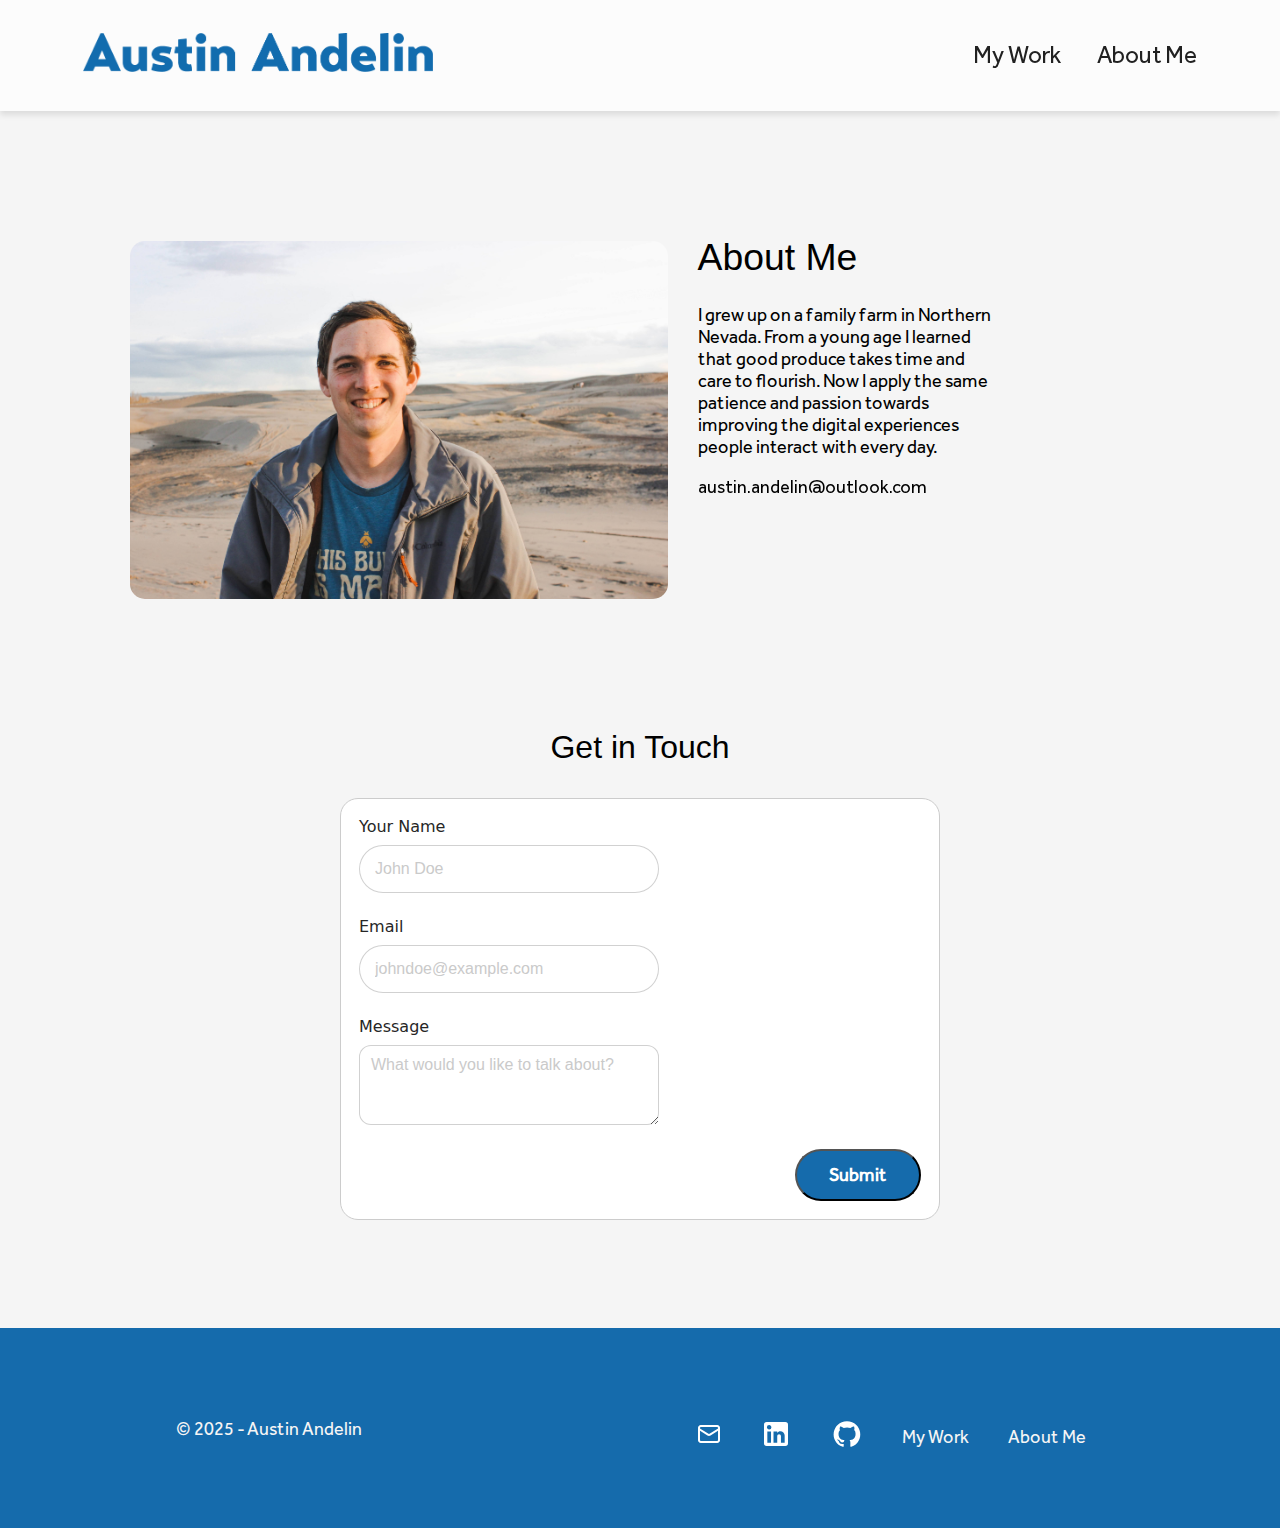
==== about.html @ 3b8a67b4 "mobile fixes and general visual bug squashing" ====
<!DOCTYPE html>
<html lang="en">
<head>
    <meta charset="UTF-8">
    <meta name="viewport" content="width=device-width, initial-scale=1.0">
    <title>Austin Andelin - Portfolio</title>
    <link href='styles/main.css' rel='stylesheet'>
    <link href='styles/form.css' rel='stylesheet'>
    <link href='../styles/project-content.css' rel='stylesheet'>
    <link rel="stylesheet" href="https://indestructibletype.com/fonts/Jost.css" type="text/css" charset="utf-8" />
    <link rel="shortcut icon" type="image/png" 
      href="../images/favicon.png?">
</head>
<body>
    <header>
        <nav>
            <a id='logo-link' href='index.html'>
              <picture id='logo'>
                <source media='(min-width: 400px)' srcset='../images/Logotype.png' width='350px'>
                <source media='(max-width: 400px)' srcset='../images/favicon.png' height='40px' width='30px'>
                <img src="../portfolio/images/Logotype.png" alt="Austin Andelin Logo" height='100' width='200'>
            </picture>
                <!-- <img id='logo' src="./images/Logotype.png" alt="Austin Andelin"> -->
            </a>
            <div id='nav-links'>
                <a class='link' href='projects.html'>My Work</a>
                <a class='link' href='about.html'>About Me</a>
            </div>
        </nav>
    </header>
    <section id='about-me'>
        <div id='about'>
            <img id='profile-image' src='images/Profile Picture.jpg' alt="A picture of Austin Andelin">
            <div>
                <h1>About Me</h1>
                <p>I grew up on a family farm in Northern Nevada. From a young age I learned that good produce takes time and care to flourish. Now I apply the same patience and passion towards improving the digital experiences people interact with every day.</p>
                <a class='link' href='mailto:austin.andelin@outlook.com'> austin.andelin@outlook.com</a>
            </div>
            
        </div>
        <div id='cta'>
          <h3>Get in Touch</h3>
        </div>
    </section>
    <form
      action="https://formspree.io/f/xbljeaeg"
      class="fs-form"
      target="_top"
      method="POST"
    >
      <div class="fs-field">
        <label class="fs-label" for="name">Your Name</label>
        <input class="fs-input" id="name" name="name" placeholder='John Doe' required />
      </div>
      <div class="fs-field">
        <label class="fs-label" for="email">Email</label>
        <input class="fs-input" id="email" name="email" placeholder='johndoe@example.com' required />
      </div>
      <div class="fs-field">
        <label class="fs-label" for="message">Message</label>
        <textarea
          class="fs-textarea"
          id="message"
          name="message"
          placeholder='What would you like to talk about?'
          required
        ></textarea>
      </div>
      <div class="fs-button-group">
        <button class="fs-button" type="submit">Submit</button>
      </div>
    </form>
<footer>
  <div id='contact_info'>
    <p> &copy; 2025 - Austin Andelin</p>
  </div>
  <div id='footer-links'>
      <a href="mailto:austin.andelin@outlook.com">
          <img src='images/mail.png' alt='link to Linkedin profile'>
      </a>
      <a href="https://www.linkedin.com/in/austin-andelin/" target='_blank'>
          <img src='images/mdi--linkedin.png' alt='link to Linkedin profile'>
      </a>
      <a id='github' href="https://github.com/austinandelin/portfolio" target='_blank'>
          <img src='images/mage--github.png' alt='link to Github project'>
      </a>
      <a href="projects.html">My Work</a>
      <a href="about.html">About Me</a>
  </div>
</footer>
</body>
</html>
---- styles/main.css ----
@font-face {
    font-family: "Eau Douce Sans";
    src: url("../fonts/eau_douce_sans-regular.woff2") format('woff2');
  }
  
  @font-face {
    font-family: "Eau Douce Sans";
    src: url("../fonts/eau_douce_sans-bold.woff2") format('woff2');
    font-weight: bold;
  }
  
  @font-face {
    font-family: "Eau Douce Sans";
    src: url("../fonts/eau_douce_sans-heavy.woff2") format('woff2');
    font-weight: heavy;
  }
  
  @font-face {
    font-family: "Eau Douce Sans";
    src: url("../fonts/eau_douce_sans-light.woff2") format('woff2');
    font-weight: light;
  }
  @font-face {
    font-family: "Eau Douce Sans";
    src: url("../fonts/eau_douce_sans-medium.woff2") format('woff2');
    font-weight: medium;
  }
  @font-face {
    font-family: "Eau Douce Sans";
    src: url("../fonts/eau_douce_sans-thin.woff2") format('woff2');
    font-weight: thin;
  }
  @font-face {
    font-family: "Effra";
    src: url("../fonts/Effra Regular.woff2") format('woff2');
  }

  *,
  ::before,
  ::after {
    box-sizing: border-box;
  }
body{
    background-color: #f5f5f5;
    margin: 0;
    padding: 0;
    font-family: Effra, Helvetica, sans-serif;
    font-size: 18px;
    text-align: left;
    
}
#content{
  margin: 0;
  min-height: 100vh;
  display: grid;
  grid-template-rows: auto 1fr auto;

}
h1{
    font-size: 24pt;
    font-family: Jost, Arial, Helvetica, sans-serif;
    font-weight: 700;
}
h2{
    font-size: 18pt;
}
h3{
  font-size: 18pt;
  font-family: Jost, Helvetica, sans-serif;
  font-weight: 500;
}
h4{
  font-family: Eau Douce Sans, Helvetica, sans-serif;
  font-weight: 400;
  font-size: 14pt;
}
p{
  font-weight: 300;
}
a{
  color: #000;
}
header{
  min-height: 50px;
}
nav{
  display: flex;
  justify-content: space-between;
  padding: 15px;
  /* display: grid;
  grid-template-columns: 350px 1fr; */
  background-color: #e6e5e5;
  align-items: center;
  position: sticky;
  top: 0;
  width: 100%;
  background: rgba(255, 255, 255, 0.7); /* Semi-transparent background */
  backdrop-filter: blur(30px);
  z-index: 1000;
  box-shadow: 0 4px 6px rgba(0, 0, 0, 0.1); /* Optional subtle shadow */
}
header {
  position: sticky !important;
  top: 0 !important;
}
#logo{
  width: 350px;
    justify-self: center;
    align-self: center;
    vertical-align: bottom;
  padding-left: 50px;

}
nav a{
  display: table-cell;
  font-size: 18pt;
  color:#212121;
  text-decoration: none;
  margin: .75em;
  justify-content: space-around;
  font-family: Effra, Times New Roman;
  text-align: center;
  vertical-align: bottom;
}
#nav-links{
  margin-right: 50px;
  display: flex;
  justify-content: flex-end;
  /* flex-direction: row; */
}
nav a:hover{
  color: #156bac;
}
footer{
  margin-top: 6em;
  min-height: 50px;
  display: flex;
  justify-content: space-around;
  background-color: #156bac;
  height: 200px;
  color: #f5f5f5;
  padding: 1em ;
  padding-top: 5em;
}
footer p{
  margin: 0;
}
#footer-links a{
  padding: 1em ;
  color: #f5f5f5;
  text-decoration: none;
  vertical-align: middle;
}
#contact_info{
  display: flex;
  flex-direction: column;
}
#contact_info p{
  margin-top: 0;
}
#welcome-text{
  margin-top: 100px;
  font-size: 32pt;
  font-weight: 400;
  text-align: center;
}
#home-grid{
    justify-content: center;
    width: 100%;
    display: flex;
    flex-direction: row;
    flex-flow: row wrap;
}
.project-card{
    position: relative;
    text-align: center;
    height: 300px;
    margin: 20px;
    background-size: cover;
    background-position: center;
    border-radius: 25px;
    width: 450px;
    transition: all .5s;
}

.overlay-text{
    position: absolute;
    color: white;
    bottom: 0px;
    left: 32px;
    text-align: left;
    transition: all .5s;
}
.project-card:hover{
  transform: scale(1.05);
  .overlay-text{
    bottom: 24px;
    h4{
      transition: all .5s;
      color: rgb(204, 204, 204, 100);
    }
  }
}
.overlay-text h1{
  line-height: 0pt;
}
.overlay-text h4{
  line-height: 18pt;
  color: rgb(204, 204, 204, 0);
  margin: 0;
}
#all-projects-links{
  width: 20%;
  justify-self: center;
  display: block;
  text-align: center;
  margin-top: 2em;
  font-family:Effra, Helvetica, sans-serif ;
  font-weight: 500;
  font-size: 24pt;
  text-decoration: none;
  color: #000;
}
#cta{
  display: block;
  width: 100%;
  justify-content: center;
  text-align: center;
}
#cta h3{
  font-size: 24pt;
}
#cta-button{
  background-color:#156bac;
  color: whitesmoke;
  text-decoration: none;
  font-size: 1.2em;
  padding: .5em 2em;
  margin-top: 50px;
  border-radius: 15px;
  transition: all .5s;
}
#cta-button:hover{
  border-radius: 30px;
  
}
.link{
  text-decoration: none;
  position: relative;
  display: inline-block;
}
.link::after {
  content: '';
  display: block;
  width: 0;
  height: 2px; /* Thickness of the underline */
  background: #000; /* Color of the underline */
  transition: width 0.3s;
  position: absolute;
  left: 0;
  bottom: -2px; /* Position the underline just below the text */
}
nav .link::after{
  background: #156bac;
  height: 3px;
}
.link:hover::after {
  width: 100%; /* The underline expands to the full width of the link on hover */
}
/* PROJECT PAGE */
#projects-header{
  margin-top: 75px;
  padding-left: 75px;
  font-size: 32pt;
  font-weight: 400;
}



/* About Page */
#about{
  width: 70%;
  display: flex;
  text-align: left;
  margin: 100px;
}
#about h1{
  font-size: 28pt;
  font-weight: 400;
}
#profile-image{
  width: 60%;
  margin: 30px;
  object-fit:cover ;
  border-radius: 15px;
}

@media screen and (max-width: 900px) {
  #home-grid {
    flex-direction: column;
  }
  nav {
    flex-direction: column;
    padding: 0;
  }
  #nav-links {
    /* flex-direction: column; */
    margin: 0 16;

  }
  #logo-link {
    margin: 0 auto;
    padding: 0;
  }
  #logo{
    padding: 30px 0 0 10px;
    width: 50px;
  }
  #all-projects-links{
    width: 80%;
  }
  #navbar{
    padding: 10px;
  }
}
@media screen and (max-width: 400px) {
  .project-card{
    width: 350px;
  }
  footer{
    flex-direction: column;
    margin-top: 2em;
    padding-top: 2em;
  }
  #contact-info{
    margin-top: 20px;
  }
  #footer-links{
    margin-top: 20px;
  }
  #welcome-text{
    font-size: 18pt;
  }
  nav, .nav-links{
    flex-direction: row;
  }
  nav a{
    font-size: 14pt;
  }

}
---- styles/form.css ----
/* Contact Form */

/** Variables **/

:root {
    --color-background: #e7e7e7;
    --color-background-alt: #888888;
    --color-border-active: #156bac;
    --color-border-default: #d1d1d1;
    --color-highlight: #fdcf4c;
    --color-primary:#156bac;
    --color-primary-active: #0a4470;
    --color-text-default: #262626;
    --color-text-muted: #4f4f4f;
  
    --font-family-body: Effra, system-ui, sans-serif;
    --font-family-display: Jost, system-ui, sans-serif;
  }
  
  /** Base **/
  
 
  button,
  input,
  optgroup,
  select,
  textarea {
    font-family: inherit;
    font-feature-settings: inherit;
    font-variation-settings: inherit;
    font-size: 100%;
    font-weight: inherit;
    line-height: inherit;
    color: inherit;
    margin: 0;
    padding: 0;
  }
  
  [type="checkbox"],
  [type="radio"],
  [type="range"] {
    appearance: none;
    flex-shrink: 0;
    padding: 0;
    user-select: none;
  }
  
  [type="checkbox"]:focus,
  [type="radio"]:focus,
  [type="range"]:focus {
    outline: none;
  }
  
  /** Components **/
  
  .fs-form {
    display: grid;
    row-gap: 1.5rem;
    max-width: 600px;
    margin: auto auto;
  }
  
  .fs-form:where(.fs-layout__2-column) {
    column-gap: 1.5rem;
    grid-template-columns: 1fr 1fr;
  }
  
  fieldset {
    display: grid;
    row-gap: 1.5rem;
  }
  
  .fs-form:where(.fs-layout__2-column) fieldset {
    column-gap: 1.5rem;
    grid-template-columns: 1fr 1fr;
    grid-column: 1 / -1;
  }
  
  .fs-field {
    display: flex;
    flex-direction: column;
    row-gap: 0.5rem;
  }
  
  .fs-label {
    color: var(--color-text-default);
    display: block;
    font-family: var(--font-family-display);
    font-size: 1rem;
    line-height: 1.25rem;
    text-align: left;
  }
  
  .fs-description {
    color: var(--color-text-muted);
    display: block;
    font-size: 1rem;
    margin: 0;
  }
  
  .fs-button-group {
    display: flex;
    flex-direction: row-reverse;
    column-gap: 1.5rem;
  }
  
  .fs-form:where(.fs-layout__2-column) .fs-button-group {
    grid-column: 1 / -1;
  }
  
  .fs-button {
    background-color: var(--color-primary);
    border-radius: 9999px;
    color: white;
    cursor: pointer;
    font-size: 1.125rem;
    font-weight: 600;
    line-height: 1.5rem;
    padding: 0.75rem 2rem;
    transition-duration: 200ms;
    transition-property: background-color;
    transition-timing-function: cubic-bezier(0.4, 0, 0.2, 1);
  }
  
  .fs-button:hover {
    background-color: var(--color-primary-active);
  }
  
  .fs-button:focus-visible {
    background-color: var(--color-primary-active);
    outline: 4px solid var(--color-highlight);
  }
  
  .fs-input,
  .fs-select {
    appearance: none;
    border-radius: 9999px;
    border-width: 0;
    box-shadow: var(--color-border-default) 0 0 0 1px inset;
    color: var(--color-text-default);
    font-size: 1rem;
    height: 3rem;
    line-height: 1.5rem;
    outline: none;
    padding-left: 1rem;
    padding-right: 1rem;
  }
  
  .fs-input:focus-visible,
  .fs-select:focus-visible {
    box-shadow: var(--color-border-active) 0 0 0 1px inset;
  }
  
  .fs-input::placeholder, .fs-textarea::placeholder {
    color: #cacaca;
  }
  
  .fs-checkbox-group,
  .fs-radio-group {
    display: flex;
    flex-direction: column;
    row-gap: 1rem;
  }
  
  .fs-checkbox-field,
  .fs-radio-field {
    column-gap: 0.5rem;
    display: flex;
  }
  
  :is(.fs-checkbox-field, .fs-radio-field) .fs-label + .fs-description {
    margin-top: 0.25rem;
  }
  
  .fs-checkbox-wrapper,
  .fs-radio-wrapper {
    align-items: center;
    display: flex;
    height: 1.25rem;
  }
  
  .fs-checkbox,
  .fs-radio {
    background-color: #fff;
    border: 1px solid var(--color-border-default);
    height: 1.25rem;
    width: 1.25rem;
  }
  
  .fs-checkbox {
    border-radius: 0.25rem;
  }
  
  .fs-radio {
    border-radius: 100%;
  }
  
  .fs-checkbox:checked,
  .fs-radio:checked {
    background-color: var(--color-primary);
    background-position: center;
    background-repeat: no-repeat;
    background-size: 100% 100%;
    border-color: transparent;
  }
  
  .fs-checkbox:checked {
    background-image: url("data:image/svg+xml,%3csvg viewBox='0 0 16 16' fill='white' xmlns='http://www.w3.org/2000/svg'%3e%3cpath d='M12.207 4.793a1 1 0 010 1.414l-5 5a1 1 0 01-1.414 0l-2-2a1 1 0 011.414-1.414L6.5 9.086l4.293-4.293a1 1 0 011.414 0z'/%3e%3c/svg%3e");
  }
  
  .fs-radio:checked {
    background-image: url("data:image/svg+xml,%3csvg viewBox='0 0 16 16' fill='white' xmlns='http://www.w3.org/2000/svg'%3e%3ccircle cx='8' cy='8' r='3'/%3e%3c/svg%3e");
  }
  
  .fs-checkbox:focus-visible,
  .fs-radio:focus-visible {
    border-color: var(--color-border-active);
    outline: 4px solid var(--color-highlight);
    outline-offset: 0;
  }
  
  .fs-checkbox:checked:focus-visible,
  .fs-radio:checked:focus-visible {
    border-color: transparent;
  }
  
  .fs-select {
    background-color: #fff;
    background-image: url("data:image/svg+xml,%3csvg xmlns='http://www.w3.org/2000/svg' fill='none' viewBox='0 0 20 20'%3e%3cpath stroke='%236b7280' stroke-linecap='round' stroke-linejoin='round' stroke-width='1.5' d='M6 8l4 4 4-4'/%3e%3c/svg%3e");
    background-position: right 0.75rem center;
    background-repeat: no-repeat;
    background-size: 1.625em 1.625em;
    padding-right: 2.875rem;
  }
  
  .fs-slider {
    background: transparent;
    cursor: pointer;
    height: 1.25rem;
    width: 100%;
  }
  
  .fs-slider::-moz-range-track {
    background-color: var(--color-background);
    border-radius: 0.5rem;
    height: 0.5rem;
  }
  
  .fs-slider::-webkit-slider-runnable-track {
    background-color: var(--color-background);
    border-radius: 0.5rem;
    height: 0.5rem;
  }
  
  .fs-slider::-moz-range-thumb {
    background-color: var(--color-primary);
    border: none; /* Removes extra border that FF applies */
    border-radius: 50%;
    height: 1.25rem;
    width: 1.25rem;
  }
  
  .fs-slider::-webkit-slider-thumb {
    appearance: none;
    background-color: var(--color-primary);
    border-radius: 50%;
    height: 1.25rem;
    margin-top: -0.375rem; /* Centers thumb on the track */
    width: 1.25rem;
  }
  
  .fs-slider:focus-visible::-moz-range-thumb {
    outline: 2px solid var(--color-primary);
    outline-offset: 2px;
  }
  
  .fs-slider:focus-visible::-webkit-slider-thumb {
    outline: 2px solid var(--color-primary);
    outline-offset: 2px;
  }
  
  .fs-switch-field {
    align-items: center;
    column-gap: 0.75rem;
    display: flex;
    justify-content: space-between;
  }
  
  .fs-switch {
    background-color: var(--color-background-alt);
    background-image: url("data:image/svg+xml,%3csvg xmlns='http://www.w3.org/2000/svg' viewBox='-4 -4 8 8'%3e%3ccircle r='2.75' fill='white'/%3e%3c/svg%3e");
    background-position: left center;
    background-repeat: no-repeat;
    border-radius: 1.25rem;
    cursor: pointer;
    height: 1.25rem;
    transition-duration: 200ms;
    transition-property: background-color, background-position;
    transition-timing-function: cubic-bezier(0.4, 0, 0.2, 1);
    width: 2.5rem;
  }
  
  .fs-switch:checked {
    background-color: var(--color-primary);
    background-position: right center;
  }
  
  .fs-switch:focus-visible {
    outline: 4px solid var(--color-highlight);
    outline-offset: 0;
  }
  
  .fs-textarea {
    appearance: none;
    border-radius: 0.75rem;
    border-width: 0;
    box-shadow: var(--color-border-default) 0 0 0 1px inset;
    color: var(--color-text-default);
    font-size: 1rem;
    line-height: 1.5rem;
    outline: none;
    padding: 0.5rem 0.75rem;
    resize: vertical;
  }
  
  .fs-textarea:focus-visible {
    box-shadow: var(--color-border-active) 0 0 0 1px inset;
  }
  
  #feedback {
    background-color: antiquewhite;
    position: absolute;
    top: 200;
    left: 0;
    right: 0;
    padding: .5em;
    /* make this element invisible until we are ready for it */
    display: none;      
  }
  /* .moveDown {
    margin-top: 3em;
  } */
  #feedback-total {
    /* Center the form on the page */
    text-align: center;
  }
  
  form {
    display: inline-block;
    /* Form outline */
    padding: 1em;
    border: 1px solid #ccc;
    background-color: #ffffff;
    border-radius: 1em;
    margin: 100px;
  }
  
  p + p {
    margin-top: 1em;
  }
  
  label {
    /* Uniform size & alignment */
    display: inline-block;
    min-width: 90px;
    text-align: right;
  }
  
  input,
  textarea {
    /* To make sure that all text fields have the same font settings
       By default, text areas have a monospace font */
    font: 1em sans-serif;
    /* Uniform text field size */
    width: 300px;
    box-sizing: border-box;
    /* Match form field borders */
    border: 1px solid #999;
  }
  
  input:focus,
  textarea:focus {
    /* Set the outline width and style */
    outline-style: solid;
    /* To give a little highlight on active elements */
    outline-color: #000;
  }
  
  textarea {
    /* Align multiline text fields with their labels */
    vertical-align: top;
    /* Provide space to type some text */
    height: 5em;
  }
  
  .button {
    /* Align buttons with the text fields */
    padding-left: 90px; /* same size as the label elements */
  }
  
  button {
    /* This extra margin represent roughly the same space as the space
       between the labels and their text fields */
    margin-left: 0.5em;
  }
---- styles/project-content.css ----
.hero-img-banner{
    width: 100%;
    height: 400px;
    background-size: cover;
    background-position: center;
    margin-bottom: 50px;
  }
  #rrg-hero-img{
    background-image: url(../images/rrg_hero1-cropped-bottom.png);
  }
  #emree-jolley-img{
    background-image: url(../images/emree_hero1.jpg);
  }
  #august-hero-img{
    background-image: url(../images/august/august-hero.png);
  }
  .project-text h1{
    margin: 0;
    font-size: 40pt;
  }
  .project-text h4{
    margin: 0;
    font-size: 18pt;
  }
  .project-chip{
    margin-top: 5px;
    margin-bottom: 15px;
    margin-right: 10px;
    display: inline-block;
    padding: 0 25px;
    height: 35px;
    font-size: 16px;
    line-height: 36px;
    border-radius: 25px;
    background-color: #c9e4f8;
    color: #156bac;
    font-weight: 400;
  }
  .project-text{
    margin: 0 auto;
    width: 80%;
  }
  #rrg{
    background-image: linear-gradient(to bottom, rgba(0, 0, 0, .0), rgba(0, 0, 0, .75)), 
    url(../images/rrg_hero1.png);
  }
  #emree{
    background-image: linear-gradient(to bottom, rgba(0, 0, 0, .0), rgba(0, 0, 0, .75)), 
    url(../images/emree_hero1.jpg);
  }
  #august{
    background-image: linear-gradient(to bottom, rgba(0, 0, 0, .0), rgba(0, 0, 0, .75)), 
    url(../images/august-project-card-blue.png);
  }
  .project-image{
    width: 80%;
    margin: 2em auto;
    display: block;
  }

  @media screen and (min-width: 900px) {
    .hero-img-banner {
      height: 600px;
    }
  }
  @media screen and (min-width: 1700px) {
    .hero-img-banner {
      height: 700px;
    }
  }
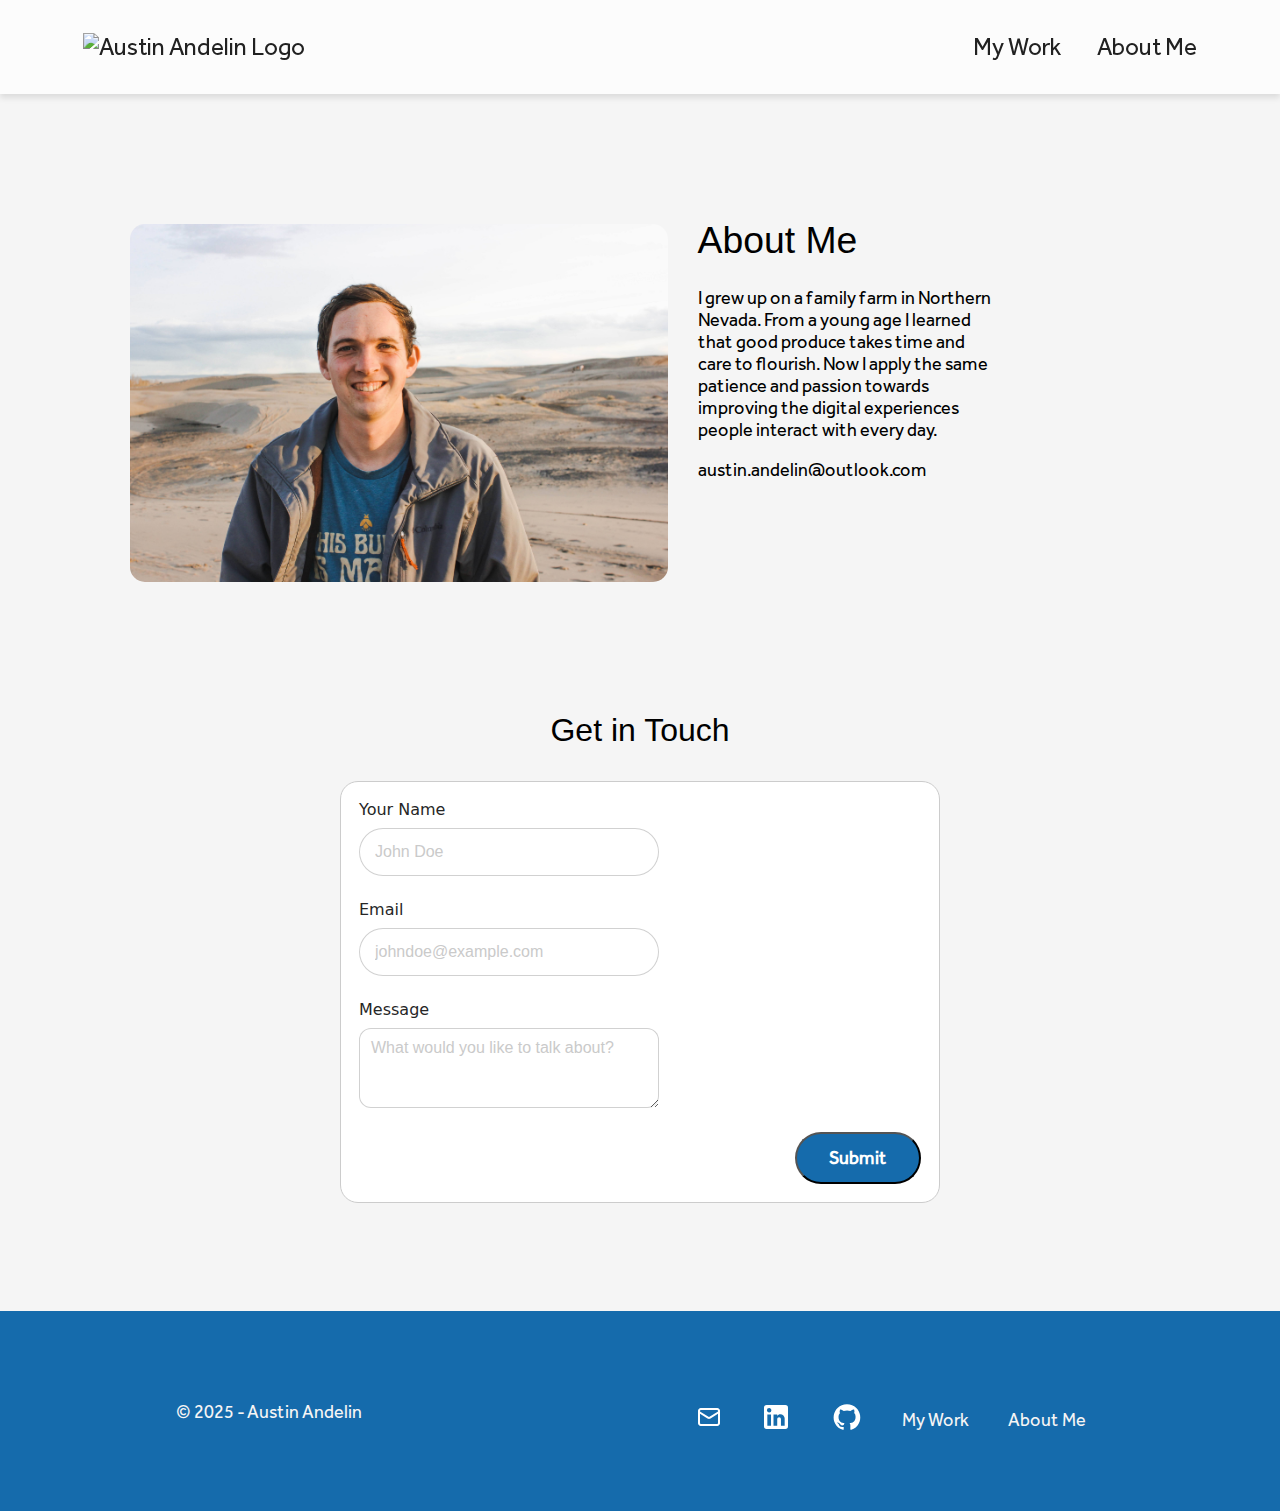
==== commit 489367f5: "updated navbar" ====
--- a/about.html
+++ b/about.html
@@ -13,20 +13,20 @@
 </head>
 <body>
     <header>
-        <nav>
-            <a id='logo-link' href='index.html'>
-              <picture id='logo'>
-                <source media='(min-width: 400px)' srcset='../images/Logotype.png' width='350px'>
-                <source media='(max-width: 400px)' srcset='../images/favicon.png' height='40px' width='30px'>
+      <nav id='navbar'>
+        <a id='logo-link' href='index.html' alt='Austin Andelin'>
+            <picture id='logo'>
+                <source media='(min-width: 400px)' srcset='../portfolio/images/Logotype.png' width='350px'>
+                <source media='(max-width: 400px)' srcset='../portfolio/images/favicon.png' height='40px' width='30px'>
                 <img src="../portfolio/images/Logotype.png" alt="Austin Andelin Logo" height='100' width='200'>
             </picture>
-                <!-- <img id='logo' src="./images/Logotype.png" alt="Austin Andelin"> -->
-            </a>
-            <div id='nav-links'>
-                <a class='link' href='projects.html'>My Work</a>
-                <a class='link' href='about.html'>About Me</a>
-            </div>
-        </nav>
+            <!-- <img id='logo' src="./images/Logotype.png" alt="Austin Andelin"> -->
+        </a>
+        <div id='nav-links'>
+            <a class='link' href='projects.html'>My Work</a>
+            <a class='link' href='about.html'>About Me</a>
+        </div>
+    </nav>
     </header>
     <section id='about-me'>
         <div id='about'>
--- a/styles/main.css
+++ b/styles/main.css
@@ -53,6 +53,7 @@
   margin: 0;
   min-height: 100vh;
   display: grid;
+  max-width: 100vw;
   grid-template-rows: auto 1fr auto;
 
 }
@@ -96,12 +97,13 @@
   width: 100%;
   background: rgba(255, 255, 255, 0.7); /* Semi-transparent background */
   backdrop-filter: blur(30px);
-  z-index: 1000;
   box-shadow: 0 4px 6px rgba(0, 0, 0, 0.1); /* Optional subtle shadow */
 }
 header {
   position: sticky !important;
   top: 0 !important;
+    z-index: 1000;
+
 }
 #logo{
   width: 350px;
@@ -322,7 +324,7 @@
   #navbar{
     padding: 10px;
   }
-}
+  }
 @media screen and (max-width: 400px) {
   .project-card{
     width: 350px;
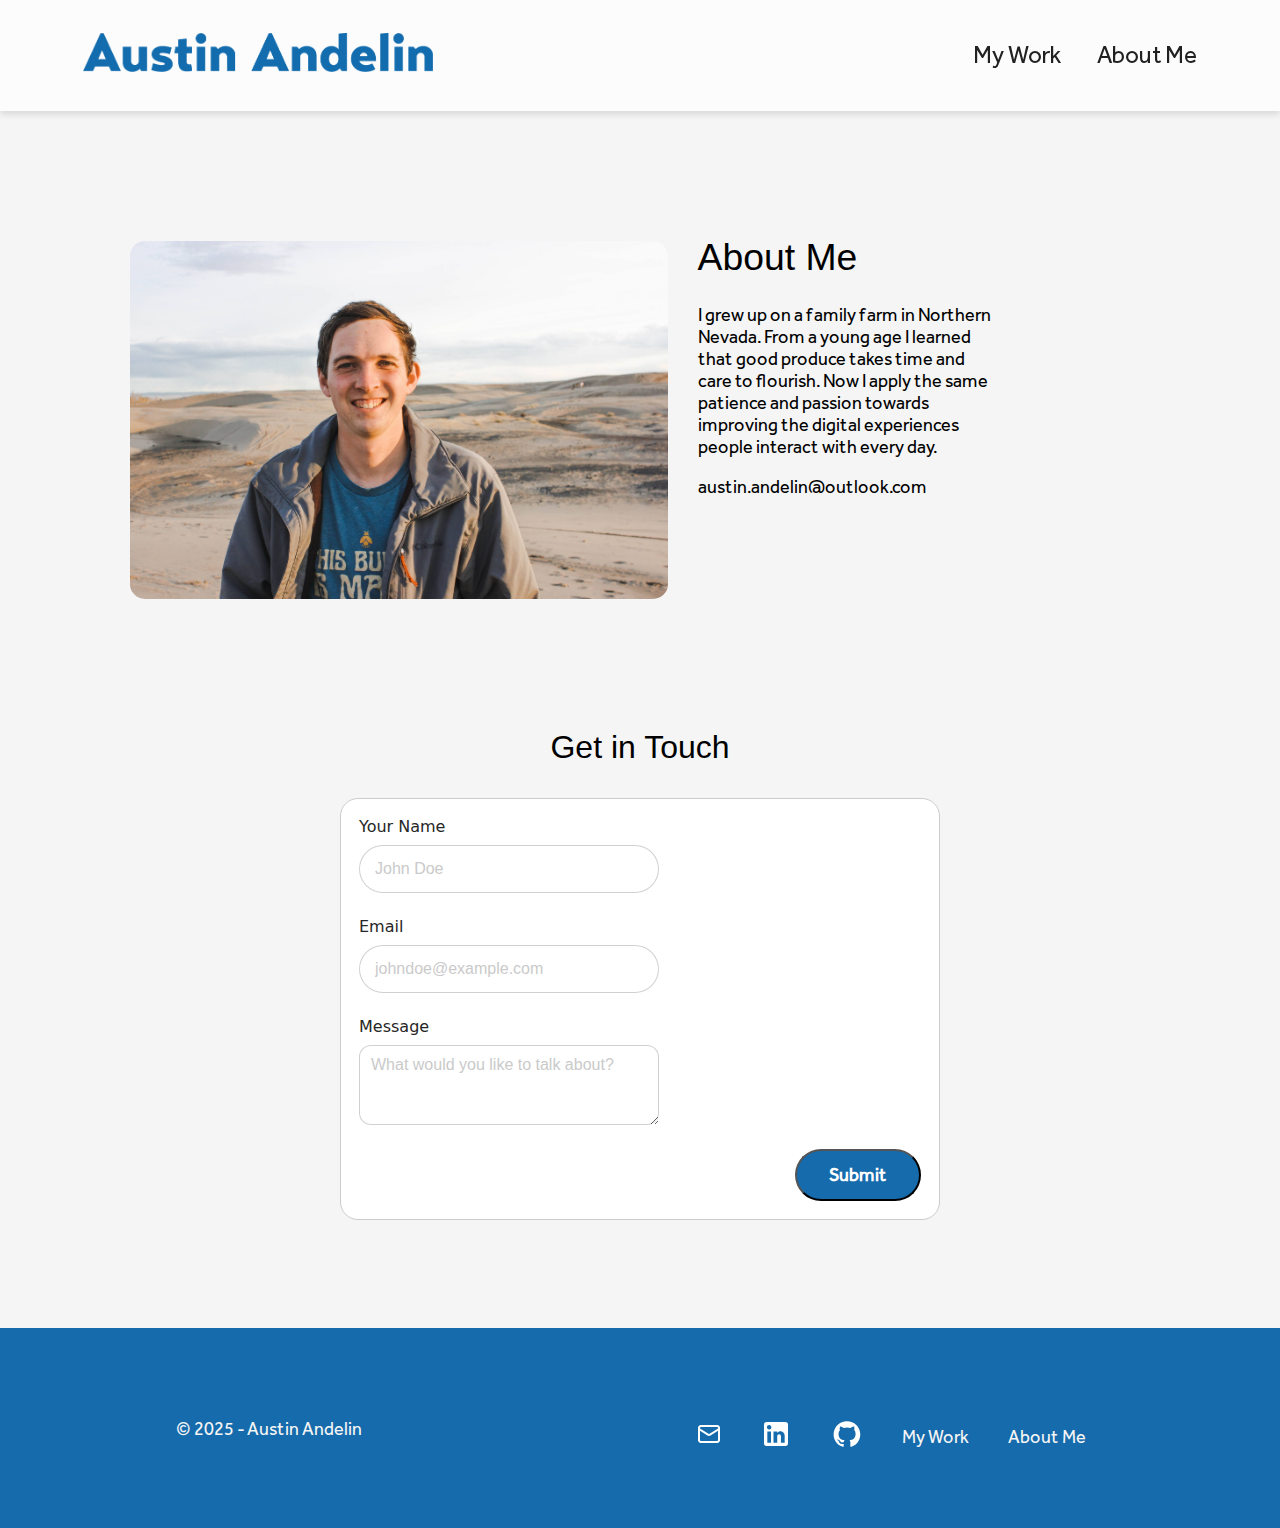
==== commit d8c59e88: "favicon and consistency" ====
--- a/about.html
+++ b/about.html
@@ -5,20 +5,18 @@
     <meta name="viewport" content="width=device-width, initial-scale=1.0">
     <title>Austin Andelin - Portfolio</title>
     <link href='styles/main.css' rel='stylesheet'>
-    <link href='styles/form.css' rel='stylesheet'>
-    <link href='../styles/project-content.css' rel='stylesheet'>
-    <link rel="stylesheet" href="https://indestructibletype.com/fonts/Jost.css" type="text/css" charset="utf-8" />
+    <link href='styles/form.css' rel='stylesheet'>    <link rel="stylesheet" href="https://indestructibletype.com/fonts/Jost.css" type="text/css" charset="utf-8" />
     <link rel="shortcut icon" type="image/png" 
-      href="../images/favicon.png?">
+      href="../portfolio/images/favicon.png?">
 </head>
 <body>
     <header>
       <nav id='navbar'>
         <a id='logo-link' href='index.html' alt='Austin Andelin'>
             <picture id='logo'>
-                <source media='(min-width: 400px)' srcset='../portfolio/images/Logotype.png' width='350px'>
-                <source media='(max-width: 400px)' srcset='../portfolio/images/favicon.png' height='40px' width='30px'>
-                <img src="../portfolio/images/Logotype.png" alt="Austin Andelin Logo" height='100' width='200'>
+                <source media='(min-width: 400px)' srcset='./images/Logotype.png' width='350px'>
+                <source media='(max-width: 400px)' srcset='./images/favicon.png' height='40px' width='30px'>
+                <img src="./images/Logotype.png" alt="Austin Andelin Logo" height='100' width='200'>
             </picture>
             <!-- <img id='logo' src="./images/Logotype.png" alt="Austin Andelin"> -->
         </a>
@@ -84,8 +82,8 @@
       <a id='github' href="https://github.com/austinandelin/portfolio" target='_blank'>
           <img src='images/mage--github.png' alt='link to Github project'>
       </a>
-      <a href="projects.html">My Work</a>
-      <a href="about.html">About Me</a>
+      <a class='link-to-pages' href="projects.html">My Work</a>
+      <a class='link-to-pages' href="about.html">About Me</a>
   </div>
 </footer>
 </body>
--- a/styles/main.css
+++ b/styles/main.css
@@ -324,11 +324,22 @@
   #navbar{
     padding: 10px;
   }
+  #about{
+    flex-direction: column;
+    margin: 1em auto;
+  }
+  #profile-image{
+    width: 100%;
+    margin: 15px auto;
+  }
+  }
+  @media screen and (max-width: 650px) {
+    .project-card{
+      width: 350px;
+    }
   }
 @media screen and (max-width: 400px) {
-  .project-card{
-    width: 350px;
-  }
+  
   footer{
     flex-direction: column;
     margin-top: 2em;
@@ -349,5 +360,8 @@
   nav a{
     font-size: 14pt;
   }
-
-}
+  .link-to-pages{
+    display: none;
+  }
+
+}
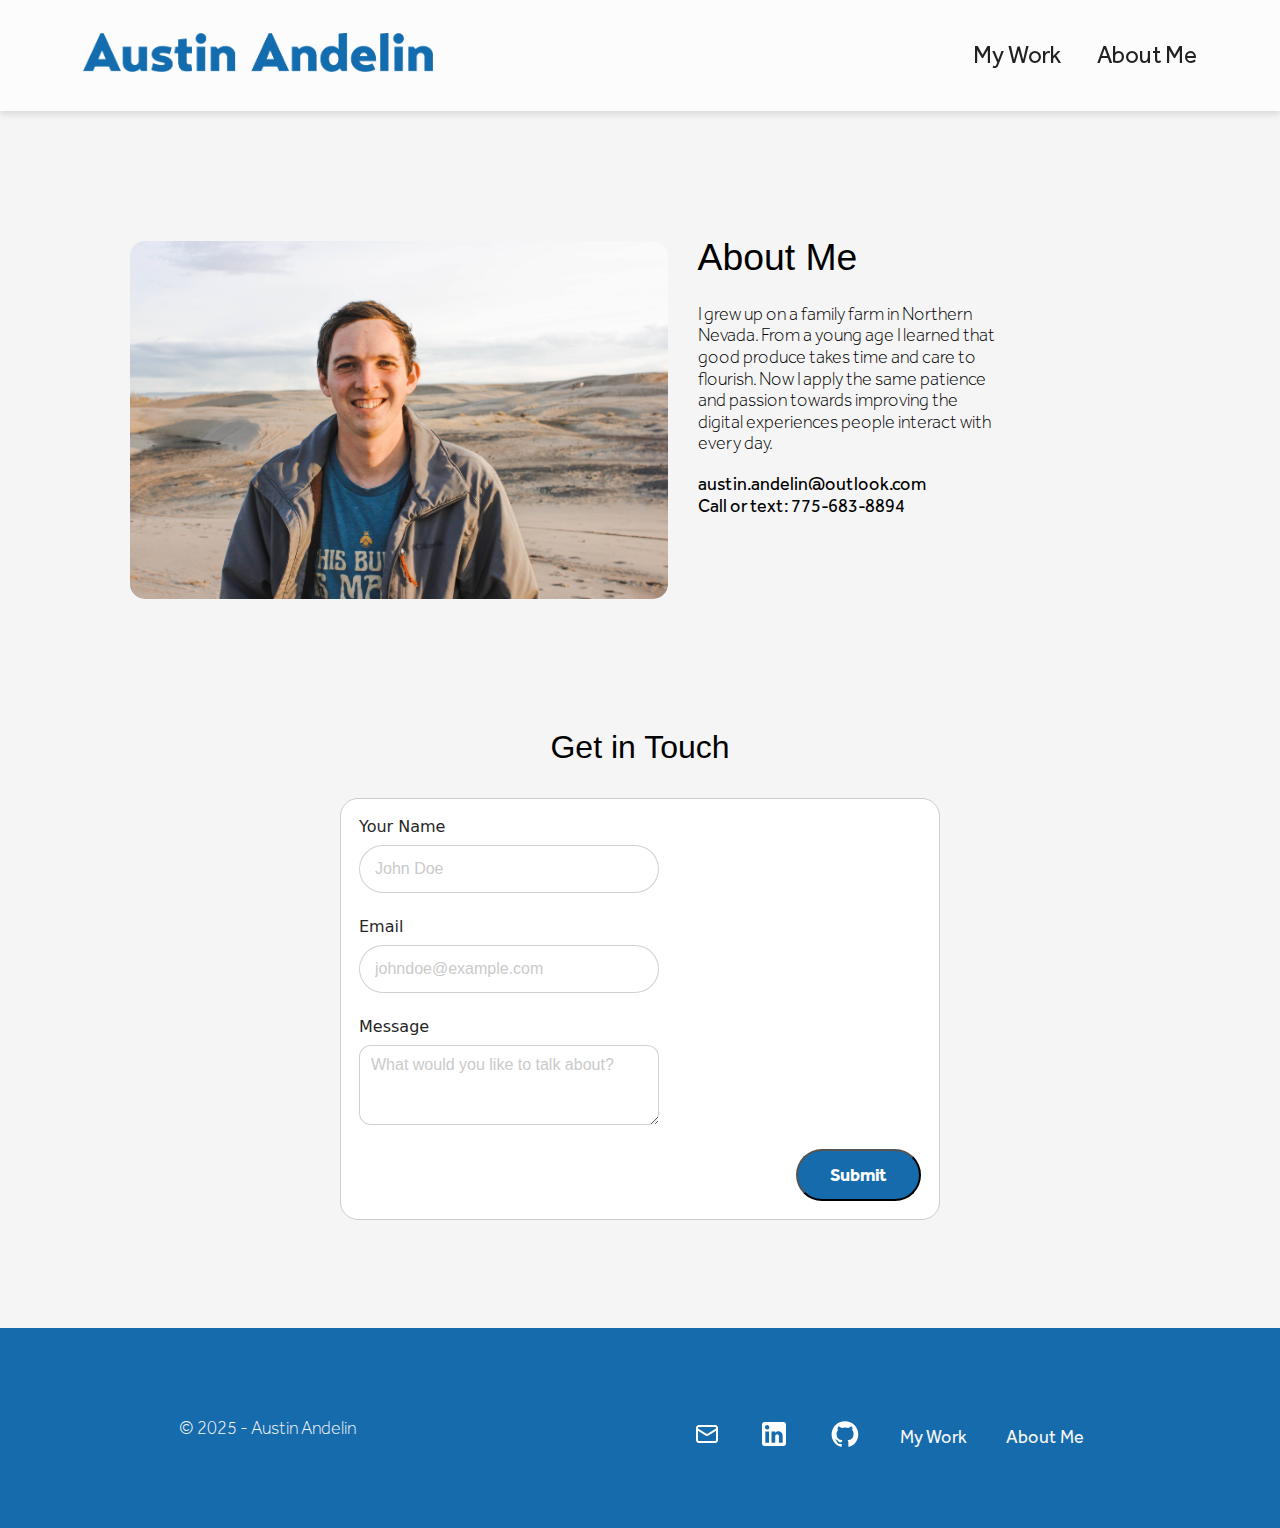
==== commit 1d84834f: "Content Update 2" ====
--- a/about.html
+++ b/about.html
@@ -29,11 +29,14 @@
     <section id='about-me'>
         <div id='about'>
             <img id='profile-image' src='images/Profile Picture.jpg' alt="A picture of Austin Andelin">
-            <div>
+            <div id='about-contact'>
                 <h1>About Me</h1>
                 <p>I grew up on a family farm in Northern Nevada. From a young age I learned that good produce takes time and care to flourish. Now I apply the same patience and passion towards improving the digital experiences people interact with every day.</p>
                 <a class='link' href='mailto:austin.andelin@outlook.com'> austin.andelin@outlook.com</a>
+                <a class='link' href='tel:7756838894'> Call or text: 775-683-8894</a>
+
             </div>
+            
             
         </div>
         <div id='cta'>
--- a/styles/main.css
+++ b/styles/main.css
@@ -1,38 +1,62 @@
-@font-face {
-    font-family: "Eau Douce Sans";
-    src: url("../fonts/eau_douce_sans-regular.woff2") format('woff2');
-  }
-  
-  @font-face {
-    font-family: "Eau Douce Sans";
-    src: url("../fonts/eau_douce_sans-bold.woff2") format('woff2');
-    font-weight: bold;
-  }
-  
-  @font-face {
-    font-family: "Eau Douce Sans";
-    src: url("../fonts/eau_douce_sans-heavy.woff2") format('woff2');
-    font-weight: heavy;
-  }
-  
-  @font-face {
-    font-family: "Eau Douce Sans";
-    src: url("../fonts/eau_douce_sans-light.woff2") format('woff2');
-    font-weight: light;
-  }
-  @font-face {
-    font-family: "Eau Douce Sans";
-    src: url("../fonts/eau_douce_sans-medium.woff2") format('woff2');
-    font-weight: medium;
-  }
-  @font-face {
-    font-family: "Eau Douce Sans";
-    src: url("../fonts/eau_douce_sans-thin.woff2") format('woff2');
-    font-weight: thin;
+  @font-face {
+    font-family: "Effra";
+    src: url("../fonts/Effra Light.woff2") format('woff2');
+    font-weight: 200;
+    font-style: normal;
+  }
+  @font-face {
+    font-family: "Effra";
+    src: url("../fonts/Effra Light Italic.woff2") format('woff2');
+    font-weight: 200;
+    font-style: italic;
   }
   @font-face {
     font-family: "Effra";
     src: url("../fonts/Effra Regular.woff2") format('woff2');
+    font-weight: 400;
+    font-style: normal;
+  }
+  @font-face {
+    font-family: "Effra";
+    src: url("../fonts/Effra Regular Italic.woff2") format('woff2');
+    font-weight: 400;
+    font-style: italic;
+  }
+  @font-face {
+    font-family: "Effra";
+    src: url("../fonts/Effra Medium.woff2") format('woff2');
+    font-weight: 500;
+    font-style: normal;
+  }
+  @font-face {
+    font-family: "Effra";
+    src: url("../fonts/Effra Medium Italic.woff2") format('woff2');
+    font-weight: 500;
+    font-style: italic;
+  }
+  @font-face {
+    font-family: "Effra";
+    src: url("../fonts/Effra Bold.woff2") format('woff2');
+    font-weight: 700;
+    font-style: normal;
+  }
+  @font-face {
+    font-family: "Effra";
+    src: url("../fonts/Effra Bold Italic.woff2") format('woff2');
+    font-weight: 700;
+    font-style: italic;
+  }
+  @font-face {
+    font-family: "Effra";
+    src: url("../fonts/Effra Heavy.woff2") format('woff2');
+    font-weight: 900;
+    font-style: normal;
+  }
+  @font-face {
+    font-family: "Effra";
+    src: url("../fonts/Effra Heavy Italic.woff2") format('woff2');
+    font-weight: 900;
+    font-style: italic;
   }
 
   *,
@@ -71,12 +95,13 @@
   font-weight: 500;
 }
 h4{
-  font-family: Eau Douce Sans, Helvetica, sans-serif;
+  font-family: Effra, Helvetica, sans-serif;
   font-weight: 400;
   font-size: 14pt;
 }
 p{
   font-weight: 300;
+  line-height: 1.2;
 }
 a{
   color: #000;
@@ -210,6 +235,7 @@
   line-height: 18pt;
   color: rgb(204, 204, 204, 0);
   margin: 0;
+  font-weight: 400;
 }
 #all-projects-links{
   width: 20%;
@@ -286,6 +312,9 @@
   text-align: left;
   margin: 100px;
 }
+#about-contact{
+  display:block;
+}
 #about h1{
   font-size: 28pt;
   font-weight: 400;
@@ -301,6 +330,9 @@
   #home-grid {
     flex-direction: column;
   }
+  .project-card{
+    margin: 20px auto;
+  }
   nav {
     flex-direction: column;
     padding: 0;
@@ -332,24 +364,28 @@
     width: 100%;
     margin: 15px auto;
   }
-  }
-  @media screen and (max-width: 650px) {
-    .project-card{
-      width: 350px;
-    }
-  }
-@media screen and (max-width: 400px) {
-  
+  .link-to-pages{
+    display: none;
+  }
+  }
+@media screen and (max-width: 500px) {
+  .project-card{
+    width: 350px;
+  }
   footer{
     flex-direction: column;
     margin-top: 2em;
     padding-top: 2em;
   }
   #contact-info{
-    margin-top: 20px;
+    margin: 0 auto;
+  }
+  #contact-info p{
+    margin: 0 auto;
   }
   #footer-links{
     margin-top: 20px;
+    align-self: center;
   }
   #welcome-text{
     font-size: 18pt;
@@ -360,8 +396,6 @@
   nav a{
     font-size: 14pt;
   }
-  .link-to-pages{
-    display: none;
-  }
-
-}
+
+
+}
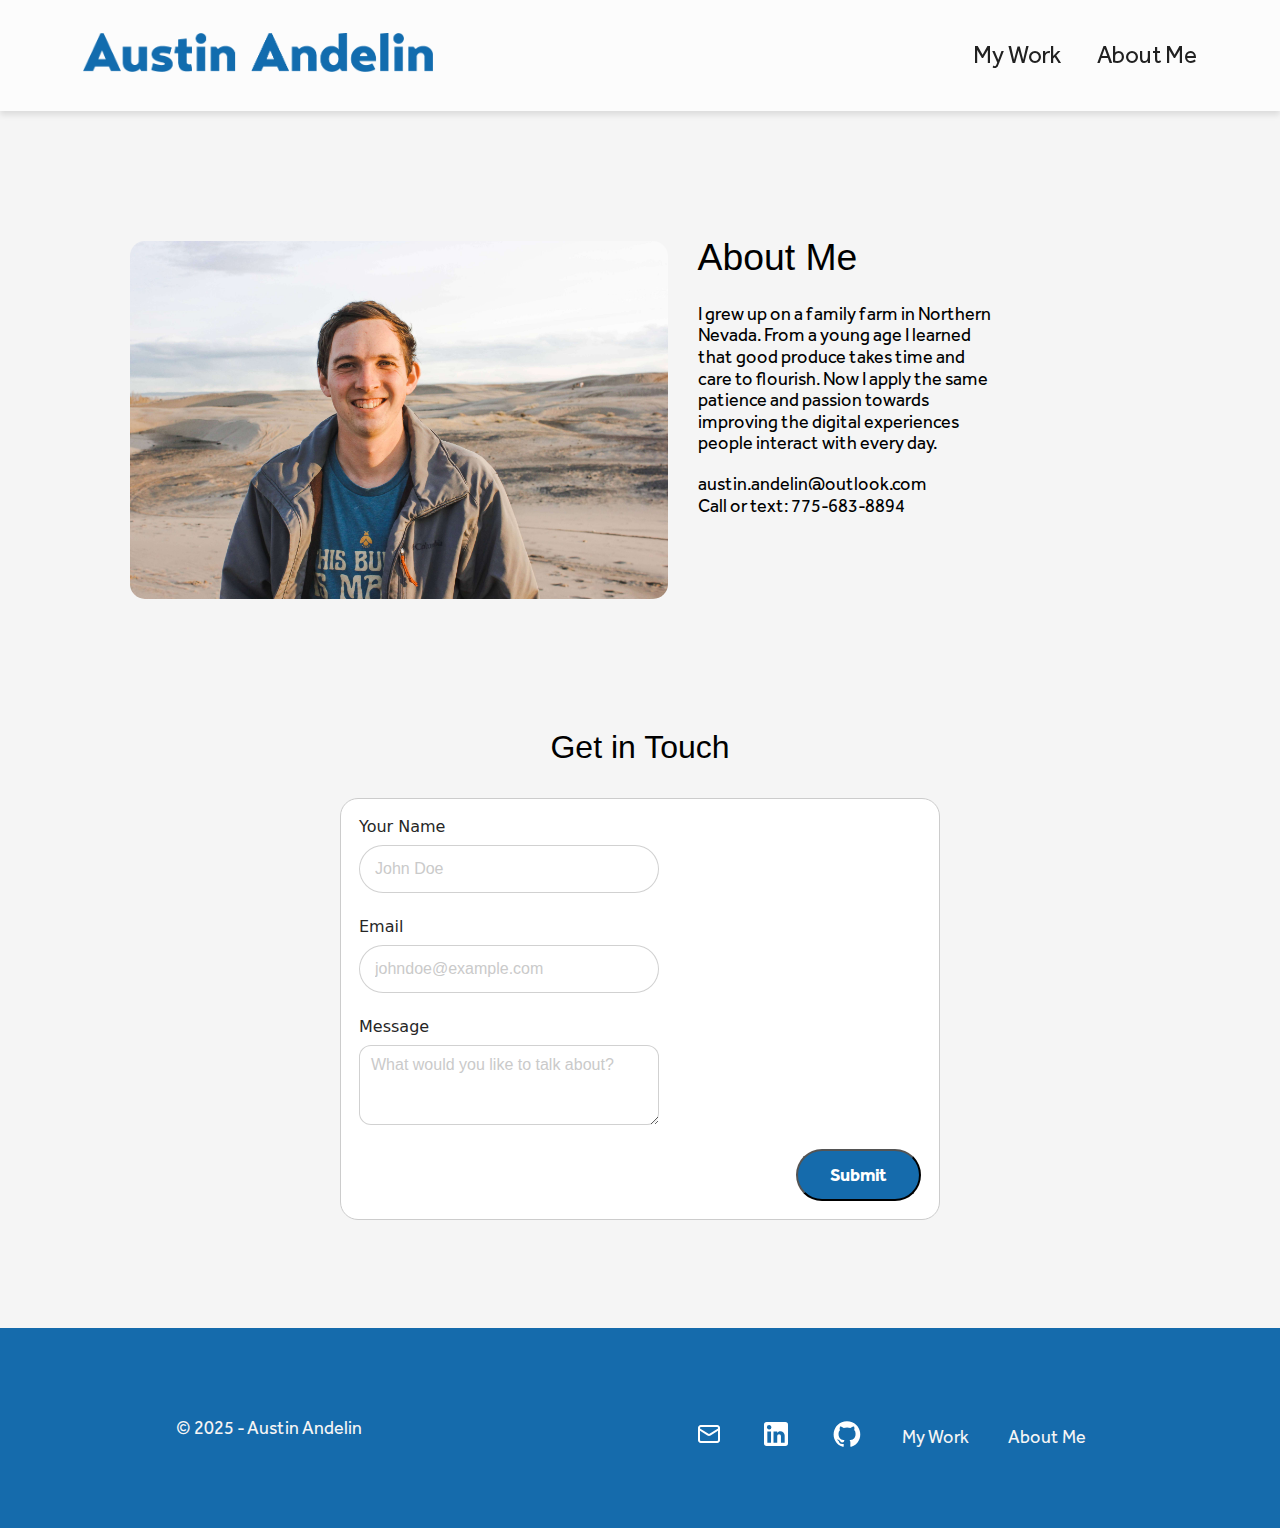
==== commit 4cd5382d: "navigation updates and favicon fix" ====
--- a/about.html
+++ b/about.html
@@ -12,7 +12,7 @@
 <body>
     <header>
       <nav id='navbar'>
-        <a id='logo-link' href='index.html' alt='Austin Andelin'>
+        <a id='logo-link' href='austinandelin.com' alt='Austin Andelin'>
             <picture id='logo'>
                 <source media='(min-width: 400px)' srcset='./images/Logotype.png' width='350px'>
                 <source media='(max-width: 400px)' srcset='./images/favicon.png' height='40px' width='30px'>
@@ -21,8 +21,8 @@
             <!-- <img id='logo' src="./images/Logotype.png" alt="Austin Andelin"> -->
         </a>
         <div id='nav-links'>
-            <a class='link' href='projects.html'>My Work</a>
-            <a class='link' href='about.html'>About Me</a>
+            <a class='link' href='projects'>My Work</a>
+            <a class='link' href='about'>About Me</a>
         </div>
     </nav>
     </header>
@@ -85,8 +85,8 @@
       <a id='github' href="https://github.com/austinandelin/portfolio" target='_blank'>
           <img src='images/mage--github.png' alt='link to Github project'>
       </a>
-      <a class='link-to-pages' href="projects.html">My Work</a>
-      <a class='link-to-pages' href="about.html">About Me</a>
+      <a class='link-to-pages' href="projects">My Work</a>
+      <a class='link-to-pages' href="about">About Me</a>
   </div>
 </footer>
 </body>
--- a/styles/main.css
+++ b/styles/main.css
@@ -100,7 +100,7 @@
   font-size: 14pt;
 }
 p{
-  font-weight: 300;
+  font-weight: 400;
   line-height: 1.2;
 }
 a{
@@ -190,6 +190,7 @@
   font-size: 32pt;
   font-weight: 400;
   text-align: center;
+  margin-bottom: 0px;
 }
 #home-grid{
     justify-content: center;
@@ -197,6 +198,7 @@
     display: flex;
     flex-direction: row;
     flex-flow: row wrap;
+    margin-top: 2em;
 }
 .project-card{
     position: relative;
@@ -259,12 +261,13 @@
   font-size: 24pt;
 }
 #cta-button{
+  display: inline-block;
   background-color:#156bac;
   color: whitesmoke;
   text-decoration: none;
   font-size: 1.2em;
   padding: .5em 2em;
-  margin-top: 50px;
+  margin: 50px auto 0 auto;
   border-radius: 15px;
   transition: all .5s;
 }
